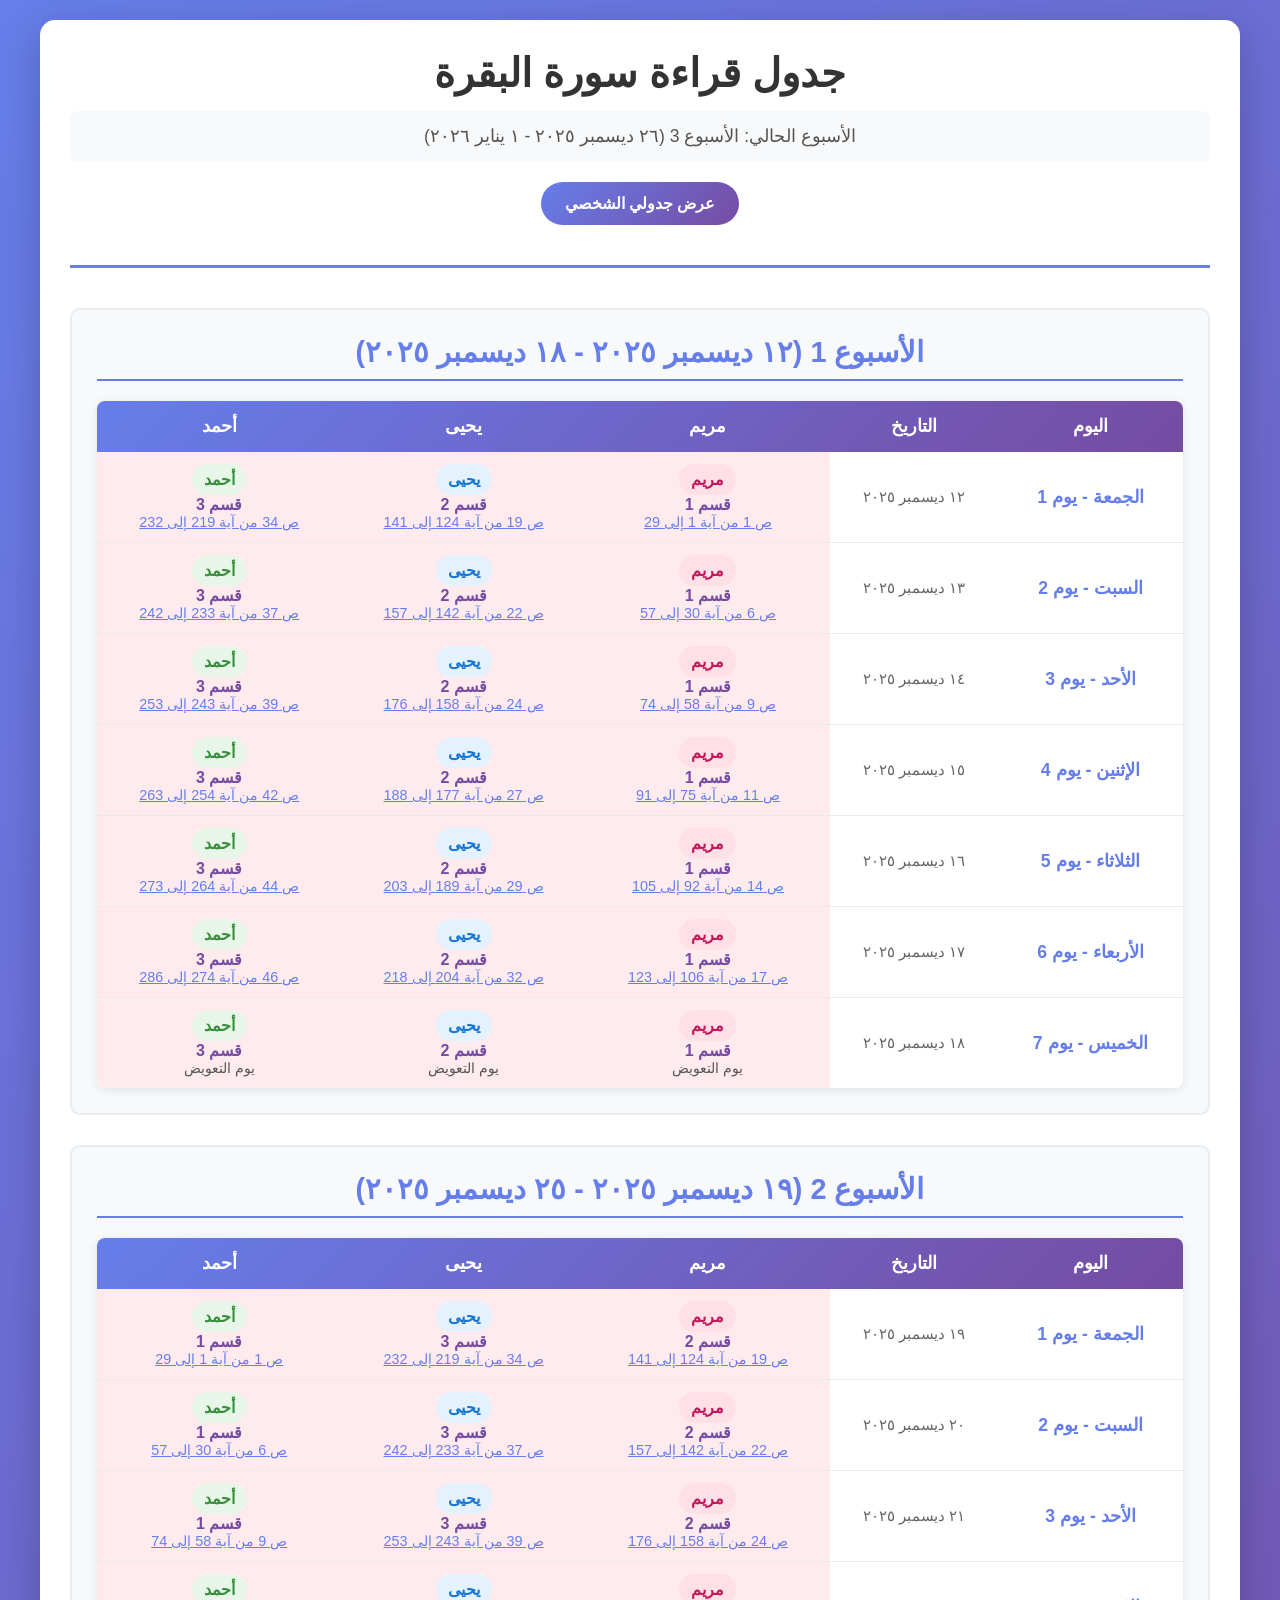
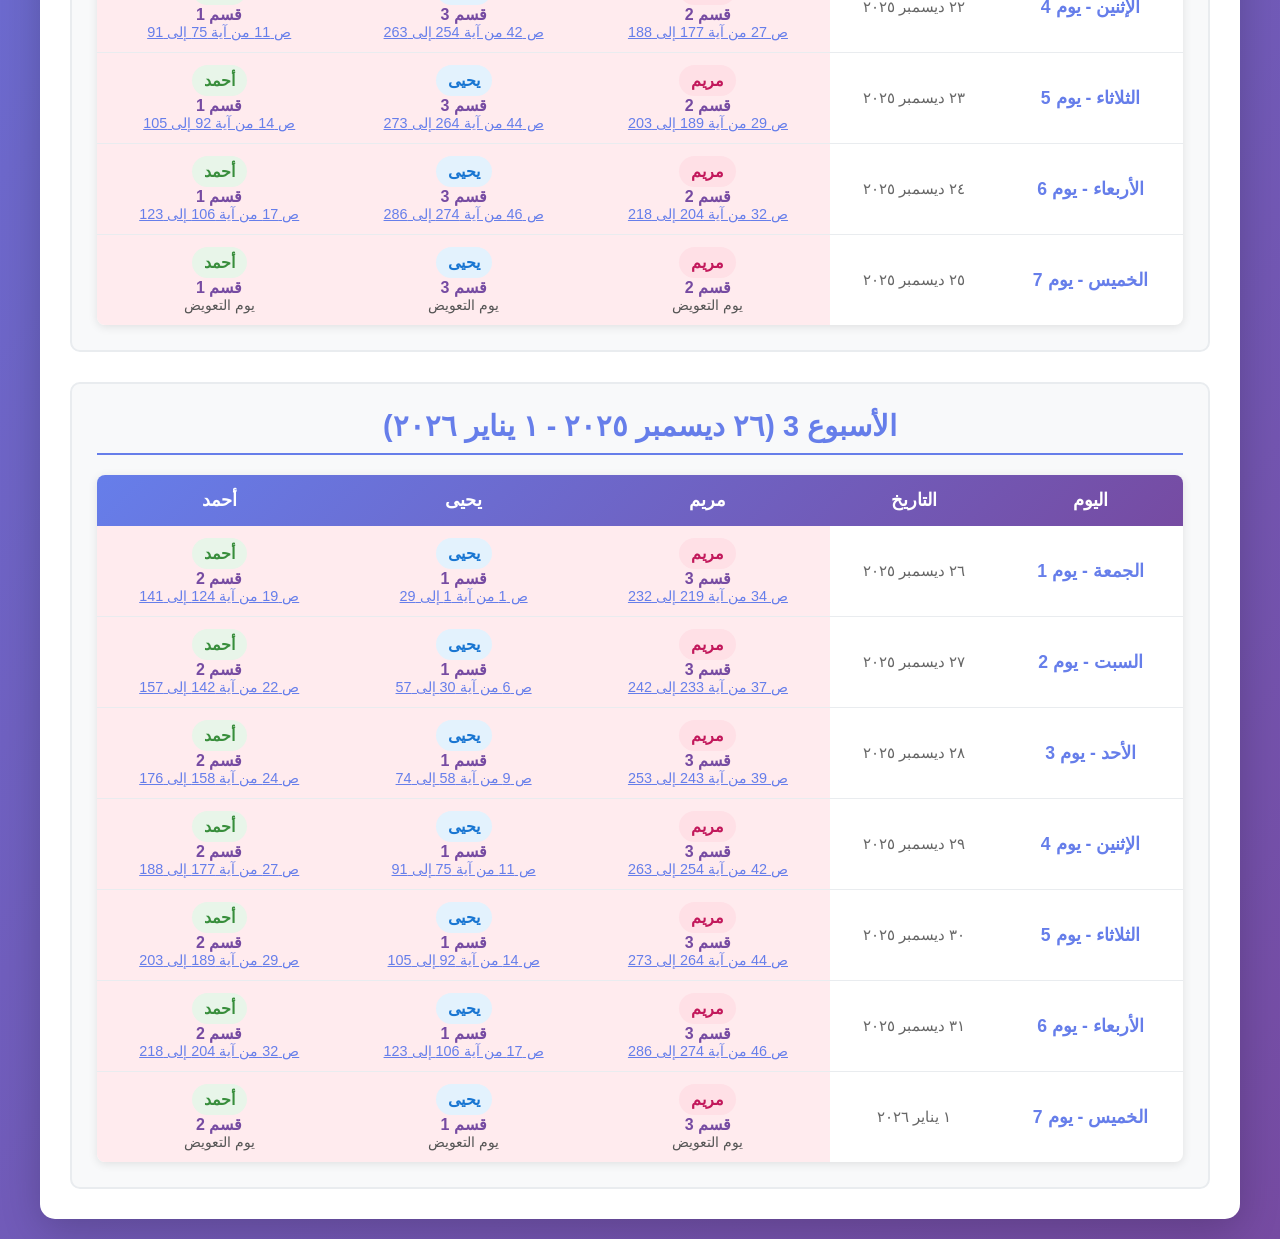
==== index.html @ 1f9d04a2 "Initial commit: Bakara reading schedule project" ====
<!DOCTYPE html>
<html lang="ar" dir="rtl">
<head>
    <meta charset="UTF-8">
    <meta name="viewport" content="width=device-width, initial-scale=1.0">
    <title>جدول قراءة سورة البقرة</title>
    <link rel="stylesheet" href="styles.css">
</head>
<body>
    <div class="container">
        <header>
            <h1>جدول قراءة سورة البقرة</h1>
            <div id="current-week-info" class="week-info"></div>
            <a href="person.html" class="nav-link">عرض جدولي الشخصي</a>
        </header>

        <main>
            <div id="schedule-container"></div>
        </main>
    </div>

    <!-- Modal for part details -->
    <div id="part-modal" class="modal">
        <div class="modal-content">
            <span class="modal-close">&times;</span>
            <h2 id="modal-title"></h2>
            <div id="modal-body"></div>
        </div>
    </div>

    <script src="script.js"></script>
</body>
</html>
---- styles.css ----
* {
    margin: 0;
    padding: 0;
    box-sizing: border-box;
}

body {
    font-family: 'Segoe UI', Tahoma, Geneva, Verdana, sans-serif;
    background: linear-gradient(135deg, #667eea 0%, #764ba2 100%);
    min-height: 100vh;
    padding: 20px;
    direction: rtl;
}

.container {
    max-width: 1200px;
    margin: 0 auto;
    background: white;
    border-radius: 15px;
    box-shadow: 0 10px 40px rgba(0, 0, 0, 0.2);
    padding: 30px;
}

header {
    text-align: center;
    margin-bottom: 40px;
    padding-bottom: 20px;
    border-bottom: 3px solid #667eea;
}

h1 {
    color: #333;
    font-size: 2.5em;
    margin-bottom: 15px;
}

.week-info {
    background: #f8f9fa;
    padding: 15px;
    border-radius: 8px;
    color: #555;
    font-size: 1.1em;
    margin-top: 15px;
}

#schedule-container {
    display: flex;
    flex-direction: column;
    gap: 30px;
}

.week-section {
    background: #f8f9fa;
    border-radius: 10px;
    padding: 25px;
    border: 2px solid #e9ecef;
}

.week-title {
    font-size: 1.8em;
    color: #667eea;
    margin-bottom: 20px;
    text-align: center;
    padding-bottom: 10px;
    border-bottom: 2px solid #667eea;
}

.schedule-table {
    width: 100%;
    border-collapse: collapse;
    background: white;
    border-radius: 8px;
    overflow: hidden;
    box-shadow: 0 2px 10px rgba(0, 0, 0, 0.1);
}

.schedule-table thead {
    background: linear-gradient(135deg, #667eea 0%, #764ba2 100%);
    color: white;
}

.schedule-table th {
    padding: 15px;
    text-align: center;
    font-weight: 600;
    font-size: 1.1em;
}

.schedule-table td {
    padding: 12px;
    text-align: center;
    border-bottom: 1px solid #e9ecef;
}

/* Day status colors (very soft backgrounds) */
td.day-past-incomplete {
    background-color: #FFEBEE; /* very light red */
}

td.day-today {
    background-color: #FFF9C4; /* very light yellow for today not completed */
}

td.day-future {
    background-color: #E3F2FD; /* very light blue */
}

td.day-complete {
    background-color: #E8F5E9; /* very light green for any completed day */
    border: 1px solid #C5E1A5;
}

.schedule-table tbody tr:hover {
    background: #f8f9fa;
}

.schedule-table tbody tr:last-child td {
    border-bottom: none;
}

.person-name {
    font-weight: 600;
    padding: 6px 12px;
    border-radius: 20px;
    display: inline-block;
}

.person-maryam {
    background: #ffe0e6;
    color: #c2185b;
}

.person-yahya {
    background: #e3f2fd;
    color: #1976d2;
}

.person-ahmed {
    background: #e8f5e9;
    color: #388e3c;
}

.day-number {
    font-weight: 700;
    color: #667eea;
    font-size: 1.1em;
}

.date-cell {
    color: #666;
    font-size: 0.95em;
}

.section-cell {
    font-weight: 600;
    color: #764ba2;
}

.part-cell {
    color: #555;
    font-size: 0.9em;
    display: flex;
    flex-direction: column;
    align-items: center;
    gap: 6px;
}

/* Row that holds badge + button on the same line */
.part-status-row {
    display: inline-flex;
    align-items: center;
    justify-content: center;
    gap: 8px;
    margin-top: 4px;
}

/* Completion button inside day cell */
.complete-btn {
    margin-top: 8px;
    padding: 4px 12px;
    font-size: 0.8em;
    border-radius: 999px;
    border: 1px solid #b0bec5;
    background-color: #fafafa;
    color: #455a64;
    display: inline-flex;
    align-items: center;
    gap: 6px;
    cursor: pointer;
    transition: background-color 0.2s, transform 0.1s, box-shadow 0.1s;
}

.complete-btn:hover {
    background-color: #eceff1;
    box-shadow: 0 1px 3px rgba(0, 0, 0, 0.12);
    transform: translateY(-1px);
}

.complete-btn:active {
    transform: translateY(0);
    box-shadow: none;
}

/* Completed state styling for button */
.complete-btn.complete-btn-done {
    background-color: #ffebee; /* light red to indicate cancel */
    border-color: #e57373;
    color: #b71c1c;
}

/* Clear success badge for completed days */
.day-complete-badge {
    font-size: 0.85em;
    color: #2e7d32;
    background-color: #e8f5e9;
    border-radius: 999px;
    padding: 2px 10px;
    font-weight: 600;
    display: inline-flex;
    align-items: center;
    gap: 4px;
}

.day-complete-badge::before {
    content: '✓';
    font-weight: 700;
}

.part-link {
    cursor: pointer;
    color: #667eea;
    text-decoration: underline;
    transition: color 0.3s;
}

.part-link:hover {
    color: #764ba2;
}

/* Modal styles */
.modal {
    display: none;
    position: fixed;
    z-index: 1000;
    left: 0;
    top: 0;
    width: 100%;
    height: 100%;
    background-color: rgba(0, 0, 0, 0.5);
    direction: rtl;
}

.modal-content {
    background-color: white;
    margin: 5% auto;
    padding: 30px;
    border-radius: 15px;
    width: 90%;
    max-width: 600px;
    box-shadow: 0 10px 40px rgba(0, 0, 0, 0.3);
    position: relative;
}

.modal-close {
    color: #aaa;
    float: left;
    font-size: 28px;
    font-weight: bold;
    cursor: pointer;
    position: absolute;
    left: 20px;
    top: 15px;
}

.modal-close:hover,
.modal-close:focus {
    color: #000;
}

#modal-title {
    color: #667eea;
    margin-bottom: 20px;
    text-align: center;
}

#modal-body {
    line-height: 1.8;
    color: #333;
}

.modal-detail-item {
    margin: 15px 0;
    padding: 10px;
    background: #f8f9fa;
    border-radius: 8px;
    border-right: 4px solid #667eea;
}

.modal-detail-label {
    font-weight: 600;
    color: #764ba2;
    margin-left: 10px;
}

.modal-detail-value {
    color: #555;
}

/* Navigation link */
.nav-link {
    display: inline-block;
    margin: 20px 0;
    padding: 12px 24px;
    background: linear-gradient(135deg, #667eea 0%, #764ba2 100%);
    color: white;
    text-decoration: none;
    border-radius: 25px;
    font-weight: 600;
    transition: transform 0.2s, box-shadow 0.2s;
    text-align: center;
}

.nav-link:hover {
    transform: translateY(-2px);
    box-shadow: 0 5px 15px rgba(102, 126, 234, 0.4);
}

/* Person selection buttons */
.person-buttons {
    display: flex;
    gap: 15px;
    justify-content: center;
    flex-wrap: wrap;
    margin: 30px 0;
}

.person-btn {
    padding: 15px 30px;
    border: 2px solid #667eea;
    background: white;
    color: #667eea;
    border-radius: 25px;
    font-size: 1.1em;
    font-weight: 600;
    cursor: pointer;
    transition: all 0.3s;
    min-width: 120px;
}

.person-btn:hover {
    background: #f8f9fa;
    transform: translateY(-2px);
    box-shadow: 0 4px 12px rgba(102, 126, 234, 0.2);
}

.person-btn.active {
    background: linear-gradient(135deg, #667eea 0%, #764ba2 100%);
    color: white;
    border-color: #764ba2;
}

.person-btn.person-maryam-btn.active {
    background: #ffe0e6;
    color: #c2185b;
    border-color: #c2185b;
}

.person-btn.person-yahya-btn.active {
    background: #e3f2fd;
    color: #1976d2;
    border-color: #1976d2;
}

.person-btn.person-ahmed-btn.active {
    background: #e8f5e9;
    color: #388e3c;
    border-color: #388e3c;
}

/* Single person schedule */
.single-person-schedule {
    margin-top: 20px;
}

.single-person-schedule .schedule-table {
    font-size: 1em;
}

.single-person-schedule .schedule-table th {
    background: linear-gradient(135deg, #667eea 0%, #764ba2 100%);
    padding: 18px;
    font-size: 1.15em;
}

.single-person-schedule .schedule-table td {
    padding: 16px;
    font-size: 1.05em;
}

/* Person week progress bar */
.person-progress {
    margin-top: 15px;
    text-align: center;
}

.person-progress-text {
    font-weight: 600;
    color: #444;
    margin-bottom: 6px;
}

.progress-bar {
    width: 100%;
    max-width: 400px;
    height: 12px;
    border-radius: 999px;
    background: #eceff1;
    margin: 0 auto;
    overflow: hidden;
    box-shadow: inset 0 1px 3px rgba(0,0,0,0.12);
}

.progress-bar-fill {
    height: 100%;
    width: 0;
    background: linear-gradient(90deg, #81c784, #4caf50);
    transition: width 0.3s ease;
}

@media (max-width: 768px) {
    body {
        padding: 10px;
    }

    .container {
        padding: 15px;
        border-radius: 10px;
    }

    h1 {
        font-size: 1.5em;
        margin-bottom: 10px;
    }

    .week-info {
        font-size: 0.95em;
        padding: 12px;
        margin-bottom: 15px;
    }

    .week-section {
        padding: 15px;
        margin-bottom: 20px;
    }

    .week-title {
        font-size: 1.3em;
        margin-bottom: 15px;
    }

    .schedule-table {
        font-size: 0.85em;
        display: block;
        width: 100%;
    }

    .schedule-table thead {
        display: none;
    }

    .schedule-table tbody {
        display: block;
        width: 100%;
    }

    .schedule-table tr {
        display: block;
        margin-bottom: 15px;
        border: 2px solid #e9ecef;
        border-radius: 12px;
        overflow: hidden;
        background: white;
        box-shadow: 0 2px 8px rgba(0, 0, 0, 0.1);
    }

    .schedule-table tr:nth-child(odd) {
        background: #f8f9fa;
    }

    .schedule-table tr:nth-child(even) {
        background: white;
    }

    .schedule-table td {
        display: block;
        width: 100%;
        padding: 12px 15px;
        text-align: right;
        border-bottom: 1px solid #e9ecef;
        position: relative;
        padding-right: 40%;
    }

    .schedule-table td:last-child {
        border-bottom: none;
    }

    .schedule-table td:before {
        content: attr(data-label);
        position: absolute;
        right: 15px;
        top: 50%;
        transform: translateY(-50%);
        font-weight: 700;
        color: #667eea;
        font-size: 0.9em;
        width: 35%;
        text-align: right;
    }

    .schedule-table td .person-name,
    .schedule-table td .section-cell,
    .schedule-table td .part-cell {
        text-align: right;
        margin-right: 0;
    }

    .person-buttons {
        flex-direction: column;
        gap: 10px;
        margin: 20px 0;
    }

    .person-btn {
        width: 100%;
        padding: 12px 20px;
        font-size: 1em;
    }

    .nav-link {
        width: 100%;
        text-align: center;
        padding: 10px 20px;
        font-size: 0.95em;
        margin: 15px 0;
    }

    .modal-content {
        width: 95%;
        margin: 5% auto;
        padding: 20px;
        max-height: 90vh;
        overflow-y: auto;
    }

    .single-person-schedule .schedule-table {
        font-size: 0.9em;
    }

    .single-person-schedule .schedule-table tr {
        background: #f8f9fa;
    }

    .single-person-schedule .schedule-table tr:nth-child(odd) {
        background: #f0f4ff;
    }

    .single-person-schedule .schedule-table tr:nth-child(even) {
        background: #f8f9fa;
    }

    .single-person-schedule .schedule-table td {
        padding: 14px 15px;
        padding-right: 40%;
    }
}

@media (max-width: 480px) {
    h1 {
        font-size: 1.3em;
    }

    .week-title {
        font-size: 1.1em;
    }

    .schedule-table {
        font-size: 0.7em;
    }

    .person-name {
        font-size: 0.9em;
        padding: 4px 8px;
    }
}
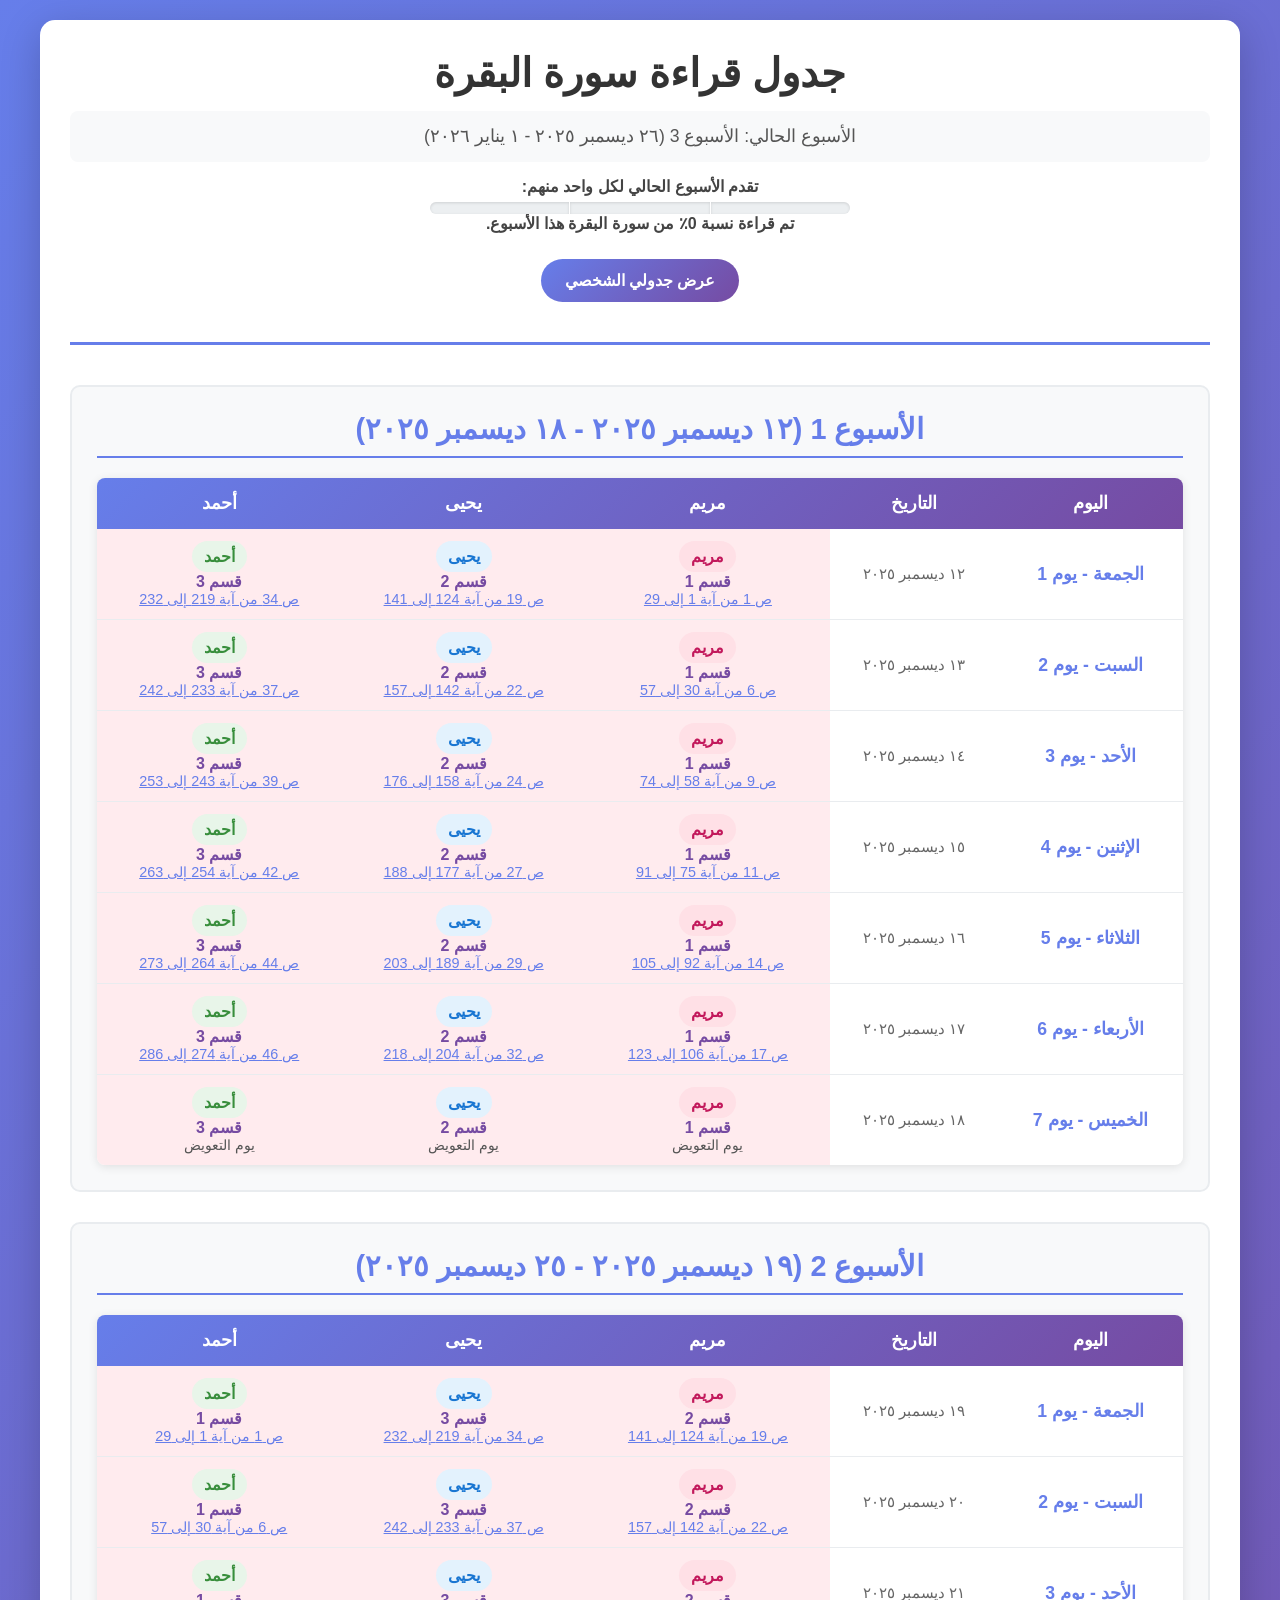
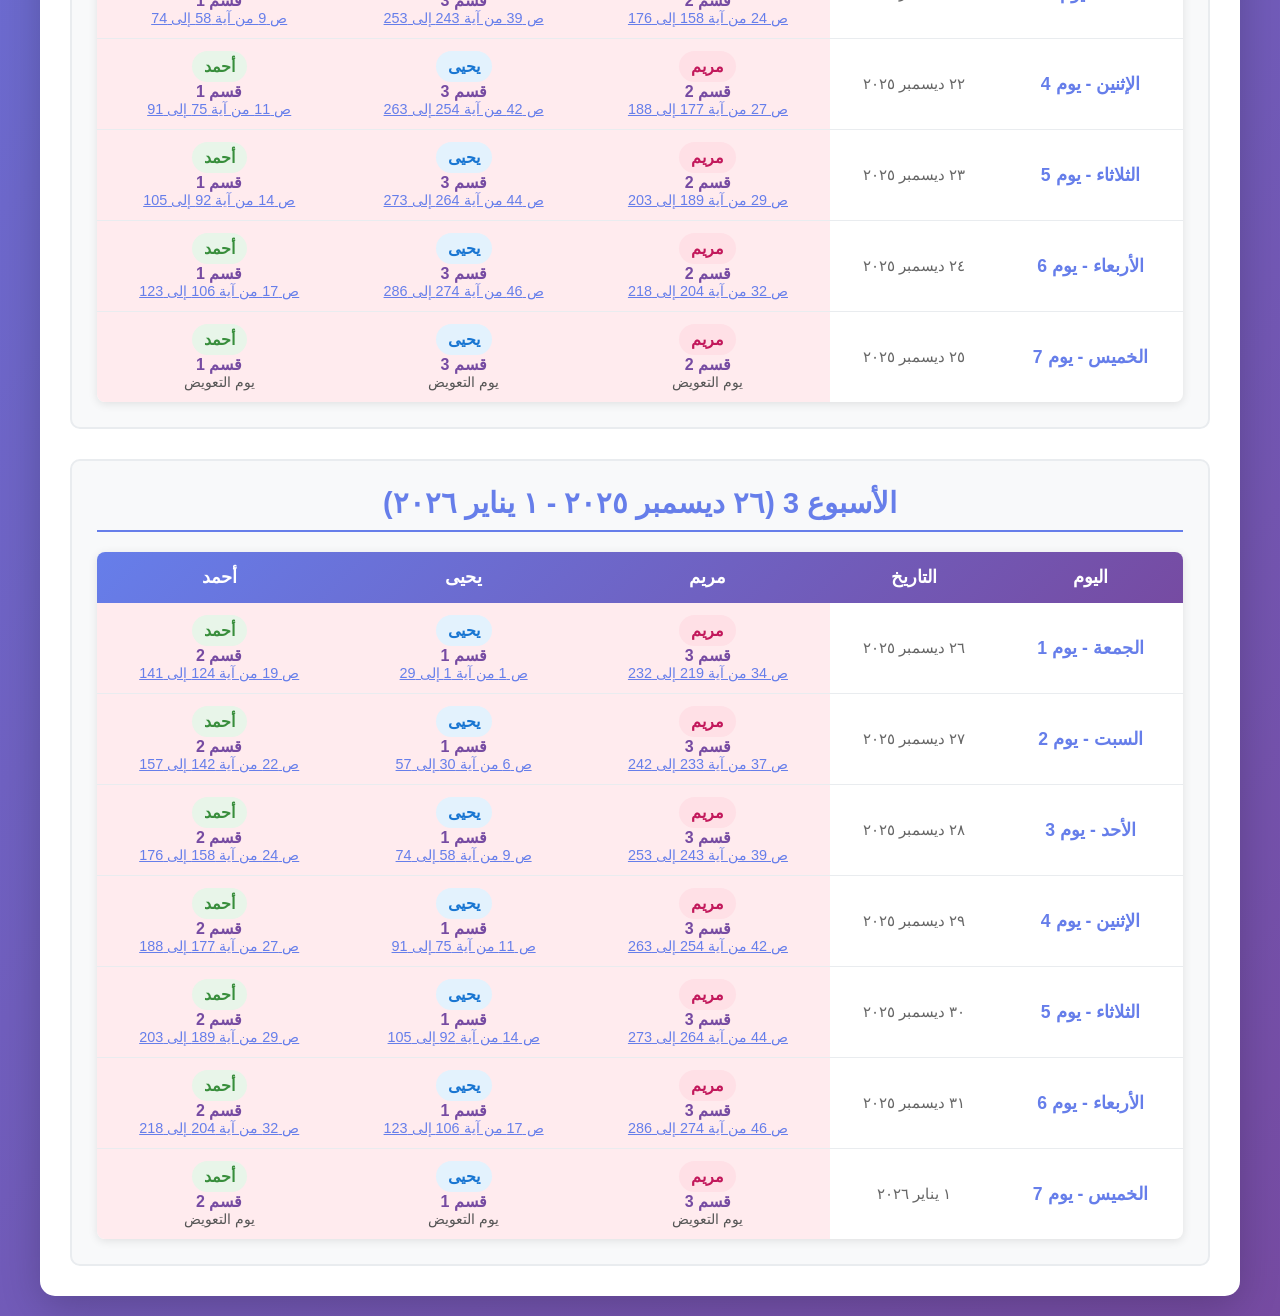
==== commit d050e6e3: "Add data separation between local and server environments - Add config.php to manage environment (lo" ====
--- a/index.html
+++ b/index.html
@@ -11,6 +11,7 @@
         <header>
             <h1>جدول قراءة سورة البقرة</h1>
             <div id="current-week-info" class="week-info"></div>
+            <div id="overall-week-progress" class="week-progress"></div>
             <a href="person.html" class="nav-link">عرض جدولي الشخصي</a>
         </header>
 
--- a/styles.css
+++ b/styles.css
@@ -398,12 +398,14 @@
 }
 
 /* Person week progress bar */
-.person-progress {
+.person-progress,
+.week-progress {
     margin-top: 15px;
     text-align: center;
 }
 
-.person-progress-text {
+.person-progress-text,
+.week-progress-text {
     font-weight: 600;
     color: #444;
     margin-bottom: 6px;
@@ -425,6 +427,54 @@
     width: 0;
     background: linear-gradient(90deg, #81c784, #4caf50);
     transition: width 0.3s ease;
+}
+
+/* Week progress segmented bar for 3 people */
+.week-progress-bar {
+    width: 100%;
+    max-width: 420px;
+    height: 12px;
+    margin: 0 auto;
+    display: flex;
+    gap: 1px; /* very small gap so it looks like one bar */
+}
+
+.week-progress-segment {
+    flex: 1;
+    background: #eceff1;
+    border-radius: 0;
+    overflow: hidden;
+    box-shadow: inset 0 1px 3px rgba(0,0,0,0.12);
+    position: relative;
+}
+
+.week-progress-segment-fill {
+    height: 100%;
+    width: 0;
+    transition: width 0.3s ease;
+}
+
+.week-progress-segment-fill.maryam {
+    background: linear-gradient(90deg, #ffb3c6, #ff80ab);
+}
+
+.week-progress-segment-fill.yahya {
+    background: linear-gradient(90deg, #90caf9, #42a5f5);
+}
+
+.week-progress-segment-fill.ahmed {
+    background: linear-gradient(90deg, #a5d6a7, #66bb6a);
+}
+
+/* Rounded ends only for the outer segments */
+.week-progress-segment:first-child {
+    border-top-right-radius: 999px;
+    border-bottom-right-radius: 999px;
+}
+
+.week-progress-segment:last-child {
+    border-top-left-radius: 999px;
+    border-bottom-left-radius: 999px;
 }
 
 @media (max-width: 768px) {
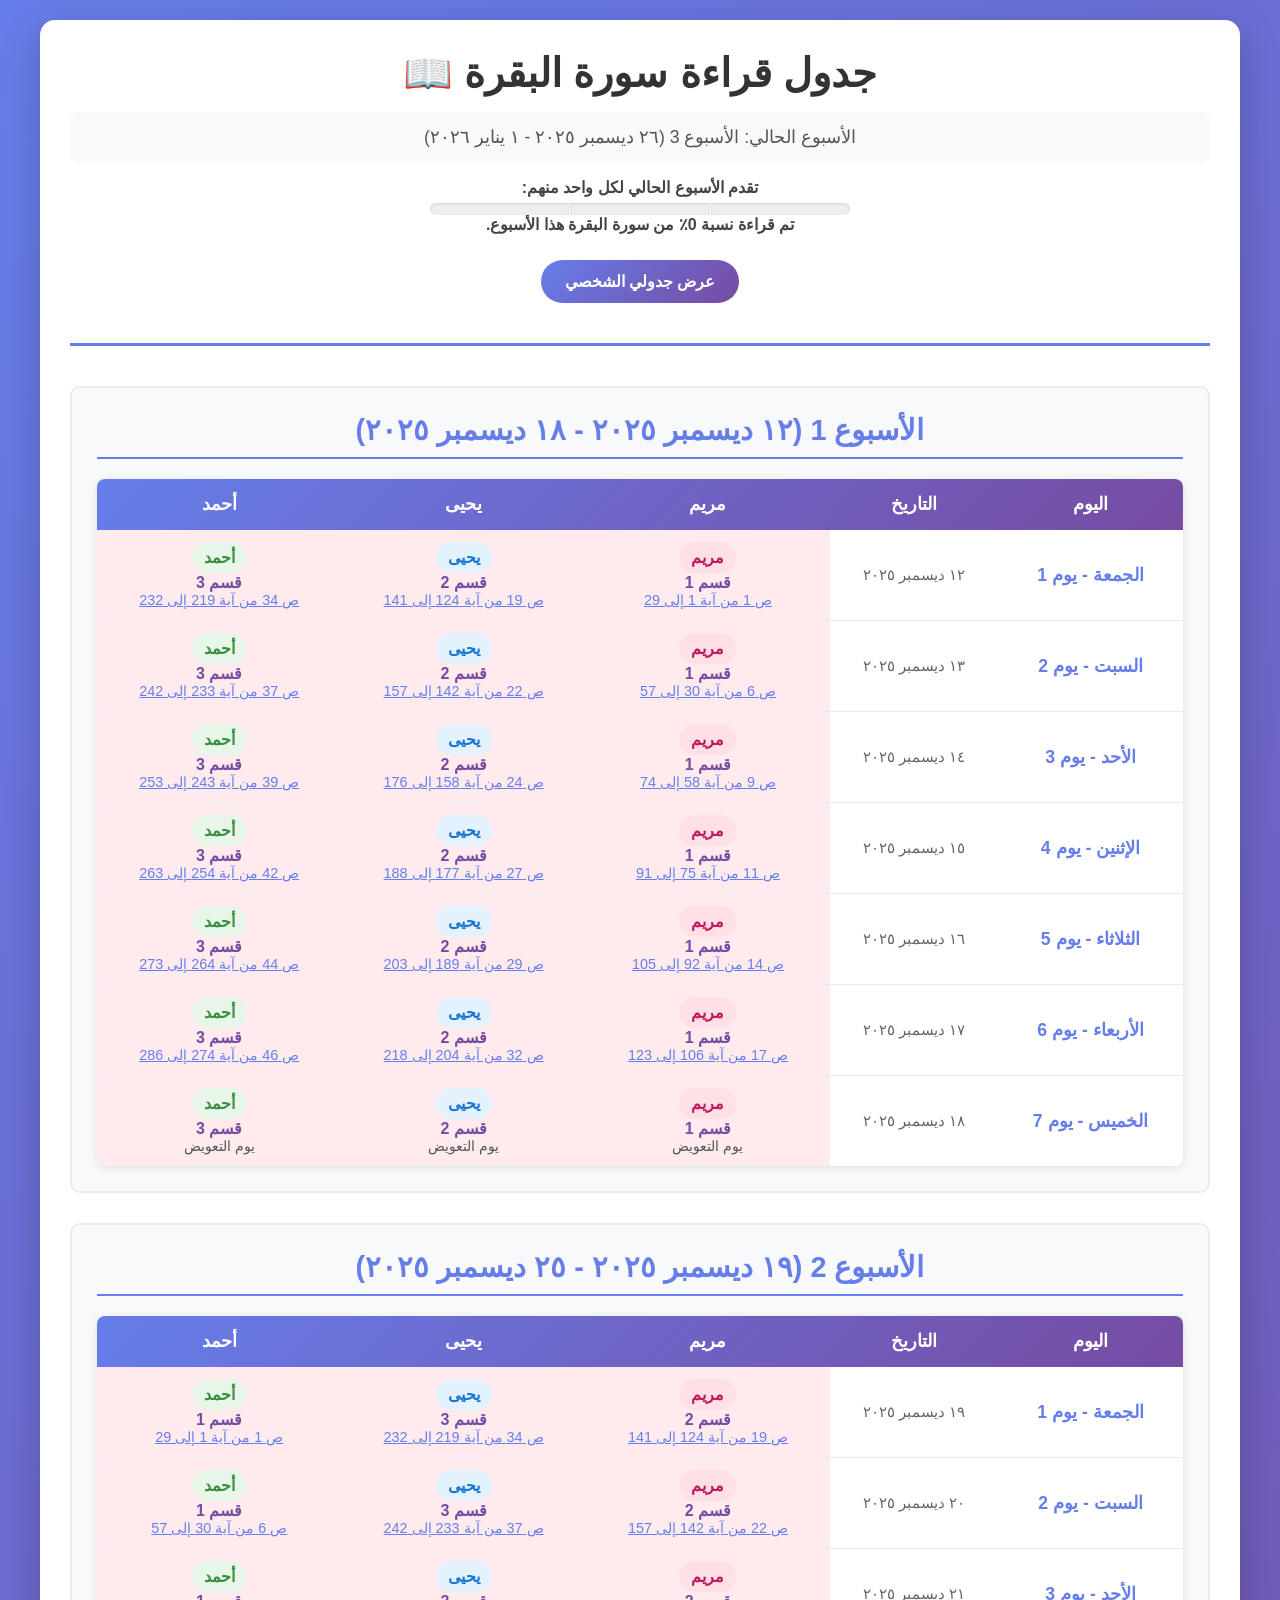
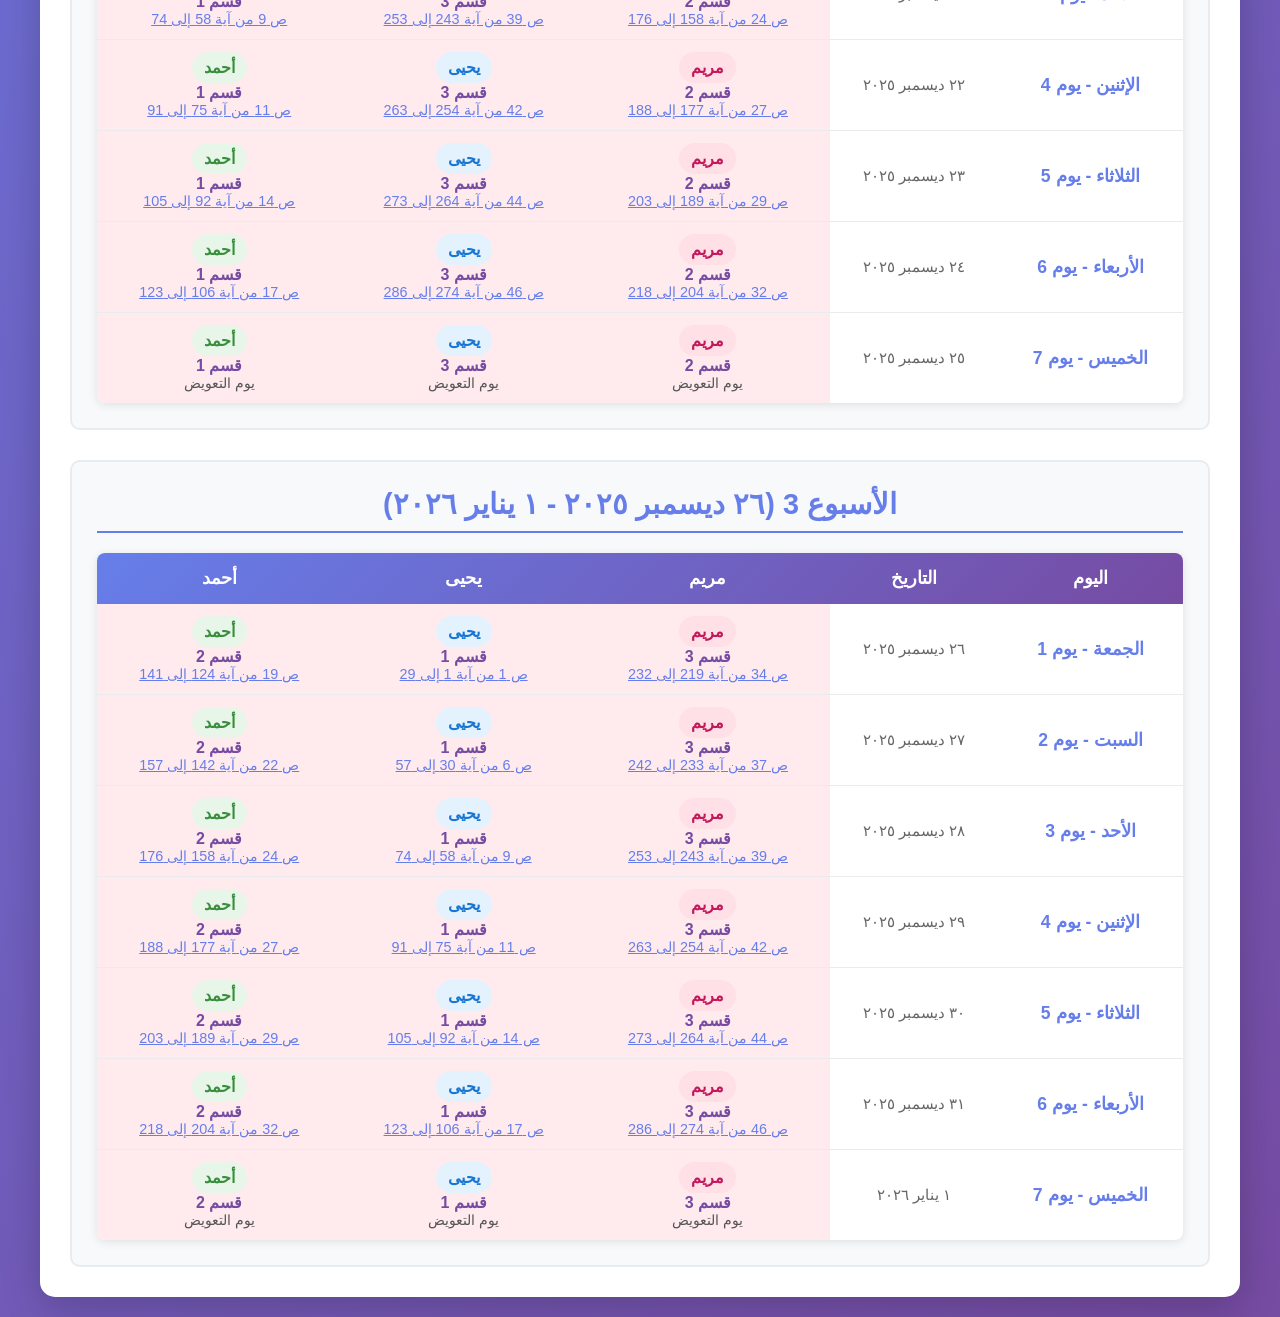
==== commit c85f1a5a: "Add emoji to main page title (test change)" ====
--- a/index.html
+++ b/index.html
@@ -4,12 +4,12 @@
     <meta charset="UTF-8">
     <meta name="viewport" content="width=device-width, initial-scale=1.0">
     <title>جدول قراءة سورة البقرة</title>
-    <link rel="stylesheet" href="styles.css">
+    <link rel="stylesheet" href="assets/css/styles.css">
 </head>
 <body>
     <div class="container">
         <header>
-            <h1>جدول قراءة سورة البقرة</h1>
+            <h1>جدول قراءة سورة البقرة 📖</h1>
             <div id="current-week-info" class="week-info"></div>
             <div id="overall-week-progress" class="week-progress"></div>
             <a href="person.html" class="nav-link">عرض جدولي الشخصي</a>
@@ -29,7 +29,7 @@
         </div>
     </div>
 
-    <script src="script.js"></script>
+    <script src="assets/js/script.js"></script>
 </body>
 </html>
 
--- a/assets/css/styles.css
+++ b/assets/css/styles.css
@@ -0,0 +1,646 @@
+* {
+    margin: 0;
+    padding: 0;
+    box-sizing: border-box;
+}
+
+body {
+    font-family: 'Segoe UI', Tahoma, Geneva, Verdana, sans-serif;
+    background: linear-gradient(135deg, #667eea 0%, #764ba2 100%);
+    min-height: 100vh;
+    padding: 20px;
+    direction: rtl;
+}
+
+.container {
+    max-width: 1200px;
+    margin: 0 auto;
+    background: white;
+    border-radius: 15px;
+    box-shadow: 0 10px 40px rgba(0, 0, 0, 0.2);
+    padding: 30px;
+}
+
+header {
+    text-align: center;
+    margin-bottom: 40px;
+    padding-bottom: 20px;
+    border-bottom: 3px solid #667eea;
+}
+
+h1 {
+    color: #333;
+    font-size: 2.5em;
+    margin-bottom: 15px;
+}
+
+.week-info {
+    background: #f8f9fa;
+    padding: 15px;
+    border-radius: 8px;
+    color: #555;
+    font-size: 1.1em;
+    margin-top: 15px;
+}
+
+#schedule-container {
+    display: flex;
+    flex-direction: column;
+    gap: 30px;
+}
+
+.week-section {
+    background: #f8f9fa;
+    border-radius: 10px;
+    padding: 25px;
+    border: 2px solid #e9ecef;
+}
+
+.week-title {
+    font-size: 1.8em;
+    color: #667eea;
+    margin-bottom: 20px;
+    text-align: center;
+    padding-bottom: 10px;
+    border-bottom: 2px solid #667eea;
+}
+
+.schedule-table {
+    width: 100%;
+    border-collapse: collapse;
+    background: white;
+    border-radius: 8px;
+    overflow: hidden;
+    box-shadow: 0 2px 10px rgba(0, 0, 0, 0.1);
+}
+
+.schedule-table thead {
+    background: linear-gradient(135deg, #667eea 0%, #764ba2 100%);
+    color: white;
+}
+
+.schedule-table th {
+    padding: 15px;
+    text-align: center;
+    font-weight: 600;
+    font-size: 1.1em;
+}
+
+.schedule-table td {
+    padding: 12px;
+    text-align: center;
+    border-bottom: 1px solid #e9ecef;
+}
+
+/* Day status colors (very soft backgrounds) */
+td.day-past-incomplete {
+    background-color: #FFEBEE; /* very light red */
+}
+
+td.day-today {
+    background-color: #FFF9C4; /* very light yellow for today not completed */
+}
+
+td.day-future {
+    background-color: #E3F2FD; /* very light blue */
+}
+
+td.day-complete {
+    background-color: #E8F5E9; /* very light green for any completed day */
+    border: 1px solid #C5E1A5;
+}
+
+.schedule-table tbody tr:hover {
+    background: #f8f9fa;
+}
+
+.schedule-table tbody tr:last-child td {
+    border-bottom: none;
+}
+
+.person-name {
+    font-weight: 600;
+    padding: 6px 12px;
+    border-radius: 20px;
+    display: inline-block;
+}
+
+.person-maryam {
+    background: #ffe0e6;
+    color: #c2185b;
+}
+
+.person-yahya {
+    background: #e3f2fd;
+    color: #1976d2;
+}
+
+.person-ahmed {
+    background: #e8f5e9;
+    color: #388e3c;
+}
+
+.day-number {
+    font-weight: 700;
+    color: #667eea;
+    font-size: 1.1em;
+}
+
+.date-cell {
+    color: #666;
+    font-size: 0.95em;
+}
+
+.section-cell {
+    font-weight: 600;
+    color: #764ba2;
+}
+
+.part-cell {
+    color: #555;
+    font-size: 0.9em;
+    display: flex;
+    flex-direction: column;
+    align-items: center;
+    gap: 6px;
+}
+
+/* Row that holds badge + button on the same line */
+.part-status-row {
+    display: inline-flex;
+    align-items: center;
+    justify-content: center;
+    gap: 8px;
+    margin-top: 4px;
+}
+
+/* Completion button inside day cell */
+.complete-btn {
+    margin-top: 8px;
+    padding: 4px 12px;
+    font-size: 0.8em;
+    border-radius: 999px;
+    border: 1px solid #b0bec5;
+    background-color: #fafafa;
+    color: #455a64;
+    display: inline-flex;
+    align-items: center;
+    gap: 6px;
+    cursor: pointer;
+    transition: background-color 0.2s, transform 0.1s, box-shadow 0.1s;
+}
+
+.complete-btn:hover {
+    background-color: #eceff1;
+    box-shadow: 0 1px 3px rgba(0, 0, 0, 0.12);
+    transform: translateY(-1px);
+}
+
+.complete-btn:active {
+    transform: translateY(0);
+    box-shadow: none;
+}
+
+/* Completed state styling for button */
+.complete-btn.complete-btn-done {
+    background-color: #ffebee; /* light red to indicate cancel */
+    border-color: #e57373;
+    color: #b71c1c;
+}
+
+/* Clear success badge for completed days */
+.day-complete-badge {
+    font-size: 0.85em;
+    color: #2e7d32;
+    background-color: #e8f5e9;
+    border-radius: 999px;
+    padding: 2px 10px;
+    font-weight: 600;
+    display: inline-flex;
+    align-items: center;
+    gap: 4px;
+}
+
+.day-complete-badge::before {
+    content: '✓';
+    font-weight: 700;
+}
+
+.part-link {
+    cursor: pointer;
+    color: #667eea;
+    text-decoration: underline;
+    transition: color 0.3s;
+}
+
+.part-link:hover {
+    color: #764ba2;
+}
+
+/* Modal styles */
+.modal {
+    display: none;
+    position: fixed;
+    z-index: 1000;
+    left: 0;
+    top: 0;
+    width: 100%;
+    height: 100%;
+    background-color: rgba(0, 0, 0, 0.5);
+    direction: rtl;
+}
+
+.modal-content {
+    background-color: white;
+    margin: 5% auto;
+    padding: 30px;
+    border-radius: 15px;
+    width: 90%;
+    max-width: 600px;
+    box-shadow: 0 10px 40px rgba(0, 0, 0, 0.3);
+    position: relative;
+}
+
+.modal-close {
+    color: #aaa;
+    float: left;
+    font-size: 28px;
+    font-weight: bold;
+    cursor: pointer;
+    position: absolute;
+    left: 20px;
+    top: 15px;
+}
+
+.modal-close:hover,
+.modal-close:focus {
+    color: #000;
+}
+
+#modal-title {
+    color: #667eea;
+    margin-bottom: 20px;
+    text-align: center;
+}
+
+#modal-body {
+    line-height: 1.8;
+    color: #333;
+}
+
+.modal-detail-item {
+    margin: 15px 0;
+    padding: 10px;
+    background: #f8f9fa;
+    border-radius: 8px;
+    border-right: 4px solid #667eea;
+}
+
+.modal-detail-label {
+    font-weight: 600;
+    color: #764ba2;
+    margin-left: 10px;
+}
+
+.modal-detail-value {
+    color: #555;
+}
+
+/* Navigation link */
+.nav-link {
+    display: inline-block;
+    margin: 20px 0;
+    padding: 12px 24px;
+    background: linear-gradient(135deg, #667eea 0%, #764ba2 100%);
+    color: white;
+    text-decoration: none;
+    border-radius: 25px;
+    font-weight: 600;
+    transition: transform 0.2s, box-shadow 0.2s;
+    text-align: center;
+}
+
+.nav-link:hover {
+    transform: translateY(-2px);
+    box-shadow: 0 5px 15px rgba(102, 126, 234, 0.4);
+}
+
+/* Person selection buttons */
+.person-buttons {
+    display: flex;
+    gap: 15px;
+    justify-content: center;
+    flex-wrap: wrap;
+    margin: 30px 0;
+}
+
+.person-btn {
+    padding: 15px 30px;
+    border: 2px solid #667eea;
+    background: white;
+    color: #667eea;
+    border-radius: 25px;
+    font-size: 1.1em;
+    font-weight: 600;
+    cursor: pointer;
+    transition: all 0.3s;
+    min-width: 120px;
+}
+
+.person-btn:hover {
+    background: #f8f9fa;
+    transform: translateY(-2px);
+    box-shadow: 0 4px 12px rgba(102, 126, 234, 0.2);
+}
+
+.person-btn.active {
+    background: linear-gradient(135deg, #667eea 0%, #764ba2 100%);
+    color: white;
+    border-color: #764ba2;
+}
+
+.person-btn.person-maryam-btn.active {
+    background: #ffe0e6;
+    color: #c2185b;
+    border-color: #c2185b;
+}
+
+.person-btn.person-yahya-btn.active {
+    background: #e3f2fd;
+    color: #1976d2;
+    border-color: #1976d2;
+}
+
+.person-btn.person-ahmed-btn.active {
+    background: #e8f5e9;
+    color: #388e3c;
+    border-color: #388e3c;
+}
+
+/* Single person schedule */
+.single-person-schedule {
+    margin-top: 20px;
+}
+
+.single-person-schedule .schedule-table {
+    font-size: 1em;
+}
+
+.single-person-schedule .schedule-table th {
+    background: linear-gradient(135deg, #667eea 0%, #764ba2 100%);
+    padding: 18px;
+    font-size: 1.15em;
+}
+
+.single-person-schedule .schedule-table td {
+    padding: 16px;
+    font-size: 1.05em;
+}
+
+/* Person week progress bar */
+.person-progress,
+.week-progress {
+    margin-top: 15px;
+    text-align: center;
+}
+
+.person-progress-text,
+.week-progress-text {
+    font-weight: 600;
+    color: #444;
+    margin-bottom: 6px;
+}
+
+.progress-bar {
+    width: 100%;
+    max-width: 400px;
+    height: 12px;
+    border-radius: 999px;
+    background: #eceff1;
+    margin: 0 auto;
+    overflow: hidden;
+    box-shadow: inset 0 1px 3px rgba(0,0,0,0.12);
+}
+
+.progress-bar-fill {
+    height: 100%;
+    width: 0;
+    background: linear-gradient(90deg, #81c784, #4caf50);
+    transition: width 0.3s ease;
+}
+
+/* Week progress segmented bar for 3 people */
+.week-progress-bar {
+    width: 100%;
+    max-width: 420px;
+    height: 12px;
+    margin: 0 auto;
+    display: flex;
+    gap: 1px; /* very small gap so it looks like one bar */
+}
+
+.week-progress-segment {
+    flex: 1;
+    background: #eceff1;
+    border-radius: 0;
+    overflow: hidden;
+    box-shadow: inset 0 1px 3px rgba(0,0,0,0.12);
+    position: relative;
+}
+
+.week-progress-segment-fill {
+    height: 100%;
+    width: 0;
+    transition: width 0.3s ease;
+}
+
+.week-progress-segment-fill.maryam {
+    background: linear-gradient(90deg, #ffb3c6, #ff80ab);
+}
+
+.week-progress-segment-fill.yahya {
+    background: linear-gradient(90deg, #90caf9, #42a5f5);
+}
+
+.week-progress-segment-fill.ahmed {
+    background: linear-gradient(90deg, #a5d6a7, #66bb6a);
+}
+
+/* Rounded ends only for the outer segments */
+.week-progress-segment:first-child {
+    border-top-right-radius: 999px;
+    border-bottom-right-radius: 999px;
+}
+
+.week-progress-segment:last-child {
+    border-top-left-radius: 999px;
+    border-bottom-left-radius: 999px;
+}
+
+@media (max-width: 768px) {
+    body {
+        padding: 10px;
+    }
+
+    .container {
+        padding: 15px;
+        border-radius: 10px;
+    }
+
+    h1 {
+        font-size: 1.5em;
+        margin-bottom: 10px;
+    }
+
+    .week-info {
+        font-size: 0.95em;
+        padding: 12px;
+        margin-bottom: 15px;
+    }
+
+    .week-section {
+        padding: 15px;
+        margin-bottom: 20px;
+    }
+
+    .week-title {
+        font-size: 1.3em;
+        margin-bottom: 15px;
+    }
+
+    .schedule-table {
+        font-size: 0.85em;
+        display: block;
+        width: 100%;
+    }
+
+    .schedule-table thead {
+        display: none;
+    }
+
+    .schedule-table tbody {
+        display: block;
+        width: 100%;
+    }
+
+    .schedule-table tr {
+        display: block;
+        margin-bottom: 15px;
+        border: 2px solid #e9ecef;
+        border-radius: 12px;
+        overflow: hidden;
+        background: white;
+        box-shadow: 0 2px 8px rgba(0, 0, 0, 0.1);
+    }
+
+    .schedule-table tr:nth-child(odd) {
+        background: #f8f9fa;
+    }
+
+    .schedule-table tr:nth-child(even) {
+        background: white;
+    }
+
+    .schedule-table td {
+        display: block;
+        width: 100%;
+        padding: 12px 15px;
+        text-align: right;
+        border-bottom: 1px solid #e9ecef;
+        position: relative;
+        padding-right: 40%;
+    }
+
+    .schedule-table td:last-child {
+        border-bottom: none;
+    }
+
+    .schedule-table td:before {
+        content: attr(data-label);
+        position: absolute;
+        right: 15px;
+        top: 50%;
+        transform: translateY(-50%);
+        font-weight: 700;
+        color: #667eea;
+        font-size: 0.9em;
+        width: 35%;
+        text-align: right;
+    }
+
+    .schedule-table td .person-name,
+    .schedule-table td .section-cell,
+    .schedule-table td .part-cell {
+        text-align: right;
+        margin-right: 0;
+    }
+
+    .person-buttons {
+        flex-direction: column;
+        gap: 10px;
+        margin: 20px 0;
+    }
+
+    .person-btn {
+        width: 100%;
+        padding: 12px 20px;
+        font-size: 1em;
+    }
+
+    .nav-link {
+        width: 100%;
+        text-align: center;
+        padding: 10px 20px;
+        font-size: 0.95em;
+        margin: 15px 0;
+    }
+
+    .modal-content {
+        width: 95%;
+        margin: 5% auto;
+        padding: 20px;
+        max-height: 90vh;
+        overflow-y: auto;
+    }
+
+    .single-person-schedule .schedule-table {
+        font-size: 0.9em;
+    }
+
+    .single-person-schedule .schedule-table tr {
+        background: #f8f9fa;
+    }
+
+    .single-person-schedule .schedule-table tr:nth-child(odd) {
+        background: #f0f4ff;
+    }
+
+    .single-person-schedule .schedule-table tr:nth-child(even) {
+        background: #f8f9fa;
+    }
+
+    .single-person-schedule .schedule-table td {
+        padding: 14px 15px;
+        padding-right: 40%;
+    }
+}
+
+@media (max-width: 480px) {
+    h1 {
+        font-size: 1.3em;
+    }
+
+    .week-title {
+        font-size: 1.1em;
+    }
+
+    .schedule-table {
+        font-size: 0.7em;
+    }
+
+    .person-name {
+        font-size: 0.9em;
+        padding: 4px 8px;
+    }
+}
+
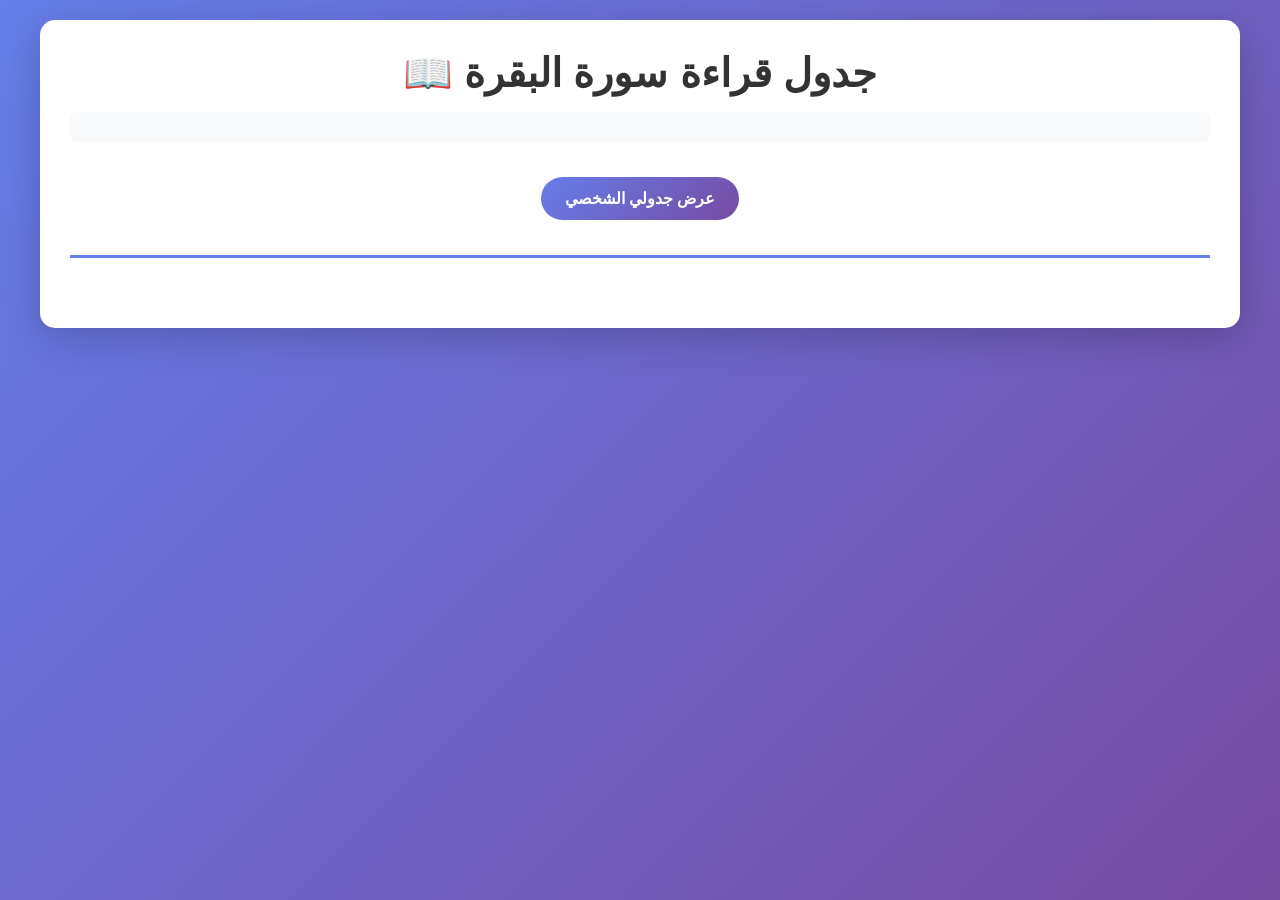
==== commit 3d35ee2a: "إضافة فيتشر التنقل بين الأسابيع: أزرار السابق/اللاحق في سطر منفصل + إخفاء الأزرار بدل حذفها" ====
--- a/index.html
+++ b/index.html
@@ -12,7 +12,10 @@
             <h1>جدول قراءة سورة البقرة 📖</h1>
             <div id="current-week-info" class="week-info"></div>
             <div id="overall-week-progress" class="week-progress"></div>
-            <a href="person.html" class="nav-link">عرض جدولي الشخصي</a>
+            <div id="week-navigation-container" class="week-navigation"></div>
+            <div class="header-actions-row">
+                <a href="person.html" class="nav-link">عرض جدولي الشخصي</a>
+            </div>
         </header>
 
         <main>
--- a/assets/css/styles.css
+++ b/assets/css/styles.css
@@ -108,6 +108,11 @@
 td.day-complete {
     background-color: #E8F5E9; /* very light green for any completed day */
     border: 1px solid #C5E1A5;
+}
+
+td.day-compensation-warning {
+    background-color: #FFF9C4; /* very light yellow for compensation day when some days are incomplete */
+    border: 1px solid #FDD835;
 }
 
 .schedule-table tbody tr:hover {
@@ -316,13 +321,82 @@
     text-decoration: none;
     border-radius: 25px;
     font-weight: 600;
-    transition: transform 0.2s, box-shadow 0.2s;
+    transition: opacity 0.2s; /* Reduced animation */
     text-align: center;
 }
 
+/* Week navigation buttons - separate row above nav-link */
+.week-navigation {
+    display: flex;
+    align-items: center;
+    justify-content: space-between;
+    width: 100%;
+    margin-top: 20px;
+    margin-bottom: 15px;
+    gap: 15px;
+    flex-wrap: wrap; /* Allow wrapping on small screens */
+}
+
+/* Header actions row - contains only nav-link */
+.header-actions-row {
+    display: flex;
+    justify-content: center;
+    align-items: center;
+    margin-top: 10px;
+    margin-bottom: 15px;
+    width: 100%;
+}
+
+/* Nav link - centered */
+.header-actions-row .nav-link {
+    margin: 0;
+}
+
+/* Week navigation buttons */
+.week-nav-btn {
+    padding: 10px 20px;
+    border: 2px solid #667eea;
+    background: white;
+    color: #667eea;
+    border-radius: 20px;
+    font-size: 0.95em;
+    font-weight: 600;
+    cursor: pointer;
+    transition: all 0.3s;
+    white-space: nowrap;
+}
+
+.week-nav-btn:hover:not(:disabled) {
+    background: #667eea;
+    color: white;
+    transform: translateY(-2px);
+    box-shadow: 0 4px 12px rgba(102, 126, 234, 0.3);
+}
+
+.week-nav-btn:disabled {
+    opacity: 0.4;
+    cursor: not-allowed;
+}
+
+.week-nav-prev {
+    /* Previous button - on left in RTL */
+    order: 2; /* In RTL, higher order = left side */
+}
+
+.week-nav-next {
+    /* Next button - on right in RTL */
+    order: 1; /* In RTL, lower order = right side */
+}
+
+/* Hidden button - invisible but takes space for space-between */
+.week-nav-btn.hidden {
+    visibility: hidden;
+    pointer-events: none;
+}
+
 .nav-link:hover {
-    transform: translateY(-2px);
-    box-shadow: 0 5px 15px rgba(102, 126, 234, 0.4);
+    /* Reduced animation - just slight color change */
+    opacity: 0.9;
 }
 
 /* Person selection buttons */
